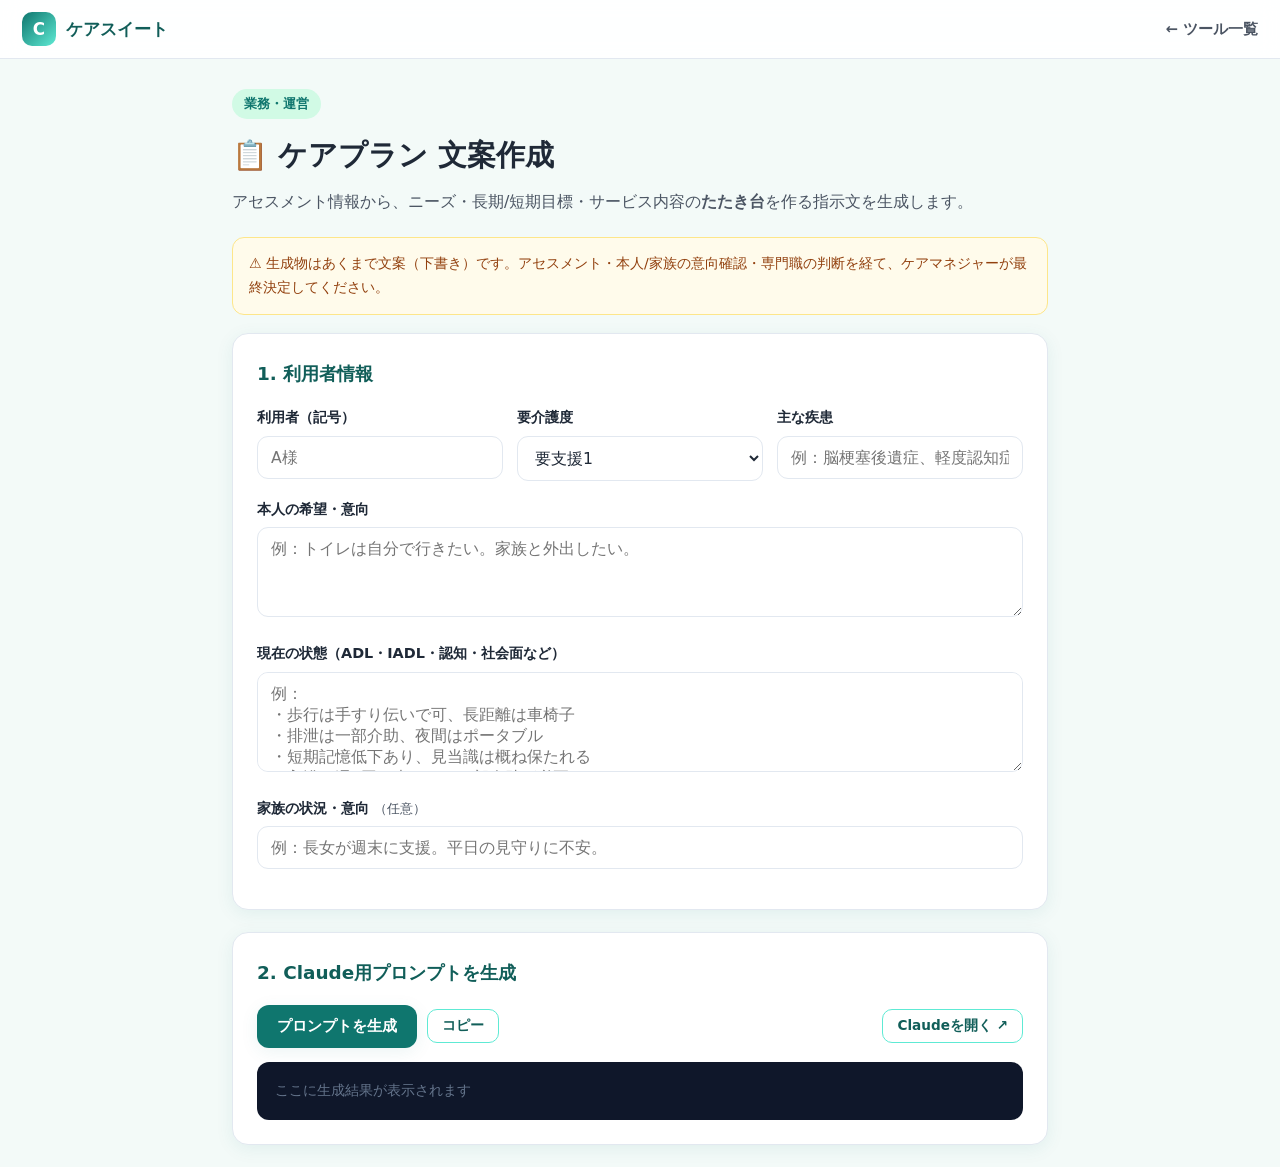
==== tools/care-plan.html @ 259d3218 "介護施設向けClaude活用ツールキット（LP＋12ツール）を追加 LP（index.html）で全ツールを一覧表示し、各ツールは入力フォームと Claude用プロンプト生成機能を備えた実動プロトタイ" ====
<!DOCTYPE html>
<html lang="ja">
<head>
<meta charset="UTF-8">
<meta name="viewport" content="width=device-width, initial-scale=1.0">
<title>ケアプラン 文案作成 ｜ ケアスイート for Claude</title>
<link rel="stylesheet" href="../assets/style.css">
</head>
<body>
<header class="topbar">
  <a class="brand" href="../index.html" style="color:var(--teal-dark);"><span class="logo">C</span> ケアスイート</a>
  <nav><a href="../index.html">← ツール一覧</a></nav>
</header>

<main class="tool-wrap">
  <div class="tool-head">
    <span class="eyebrow">業務・運営</span>
    <h1>📋 ケアプラン 文案作成</h1>
    <p>アセスメント情報から、ニーズ・長期/短期目標・サービス内容の<b>たたき台</b>を作る指示文を生成します。</p>
  </div>

  <div class="note">⚠️ 生成物はあくまで文案（下書き）です。アセスメント・本人/家族の意向確認・専門職の判断を経て、ケアマネジャーが最終決定してください。</div>

  <div class="card">
    <h2>1. 利用者情報</h2>
    <div class="grid-3">
      <div class="field"><label>利用者（記号）</label><input type="text" id="user" placeholder="A様"></div>
      <div class="field"><label>要介護度</label><select id="care"><option>要支援1</option><option>要支援2</option><option>要介護1</option><option>要介護2</option><option>要介護3</option><option>要介護4</option><option>要介護5</option></select></div>
      <div class="field"><label>主な疾患</label><input type="text" id="disease" placeholder="例：脳梗塞後遺症、軽度認知症"></div>
    </div>
    <div class="field"><label>本人の希望・意向</label>
      <textarea id="hope" rows="2" placeholder="例：トイレは自分で行きたい。家族と外出したい。"></textarea></div>
    <div class="field"><label>現在の状態（ADL・IADL・認知・社会面など）</label>
      <textarea id="state" rows="4" placeholder="例：&#10;・歩行は手すり伝いで可、長距離は車椅子&#10;・排泄は一部介助、夜間はポータブル&#10;・短期記憶低下あり、見当識は概ね保たれる&#10;・入浴は週2回、声かけと一部介助が必要"></textarea></div>
    <div class="field"><label>家族の状況・意向 <span class="hint">（任意）</span></label>
      <input type="text" id="family" placeholder="例：長女が週末に支援。平日の見守りに不安。"></div>
  </div>

  <div class="card">
    <h2>2. Claude用プロンプトを生成</h2>
    <div class="toolbar-row">
      <button class="btn btn-primary" onclick="gen()">プロンプトを生成</button>
      <button class="btn btn-ghost btn-sm" onclick="copyOutput('out')">コピー</button>
      <div class="spacer"></div>
      <button class="btn btn-ghost btn-sm" onclick="openClaude()">Claudeを開く ↗</button>
    </div>
    <div class="output" id="out"></div>
  </div>
</main>

<script src="../assets/common.js"></script>
<script>
function gen(){
  const state=document.getElementById("state").value.trim();
  if(!state){toast("現在の状態を入力してください");return;}
  const user=document.getElementById("user").value||"利用者";
  const care=document.getElementById("care").value;
  const disease=document.getElementById("disease").value||"記載なし";
  const hope=document.getElementById("hope").value.trim()||"記載なし";
  const family=document.getElementById("family").value.trim()||"記載なし";
  const p=
`あなたは経験豊富な介護支援専門員（ケアマネジャー）です。以下のアセスメント情報をもとに、居宅/施設サービス計画書の文案（たたき台）を作成してください。

# 利用者情報
- ${user}（${care}）
- 主な疾患：${disease}
- 本人の希望・意向：${hope}
- 現在の状態：
${state}
- 家族の状況・意向：${family}

# 作成してほしい内容
1. 利用者・家族の意向（要約）
2. 総合的な援助の方針
3. 生活全般の解決すべき課題（ニーズ）：3〜5項目
4. 各ニーズに対する「長期目標／短期目標（期間の目安つき）」
5. 各目標に対する「サービス内容・留意点」の例

# ルール
- 本人の「したい」を尊重した自立支援の視点で書く
- 専門用語と平易な表現を併用する
- 情報が不足する箇所は決めつけず「※要アセスメント」と記す
- これは下書きであり、最終決定はケアマネ・多職種・本人/家族で行う前提で書く`;
  document.getElementById("out").textContent=p; toast("生成しました ✓");
}
</script>
</body>
</html>
---- assets/style.css ----
/* ===========================================================
   ケアスイート for Claude  ── 共通スタイル
   介護施設向け Claude 活用ツールキット
   =========================================================== */

:root {
  --teal: #0f766e;
  --teal-dark: #115e59;
  --teal-light: #5eead4;
  --bg: #f3faf8;
  --card: #ffffff;
  --ink: #1f2937;
  --ink-soft: #4b5563;
  --line: #e2e8f0;
  --accent: #f59e0b;
  --danger: #dc2626;
  --ok: #16a34a;
  --radius: 16px;
  --shadow: 0 4px 18px rgba(15, 118, 110, 0.08);
  --shadow-lg: 0 12px 36px rgba(15, 118, 110, 0.14);
}

* { box-sizing: border-box; }

html { scroll-behavior: smooth; }

body {
  margin: 0;
  font-family: "Hiragino Sans", "Hiragino Kaku Gothic ProN", "Noto Sans JP",
    "Yu Gothic", Meiryo, system-ui, sans-serif;
  color: var(--ink);
  background: var(--bg);
  line-height: 1.7;
  -webkit-font-smoothing: antialiased;
}

a { color: var(--teal); text-decoration: none; }
a:hover { text-decoration: underline; }

/* ---------- トップバー ---------- */
.topbar {
  position: sticky;
  top: 0;
  z-index: 50;
  display: flex;
  align-items: center;
  justify-content: space-between;
  gap: 16px;
  padding: 12px 22px;
  background: rgba(255, 255, 255, 0.92);
  backdrop-filter: blur(10px);
  border-bottom: 1px solid var(--line);
}
.brand {
  display: flex;
  align-items: center;
  gap: 10px;
  font-weight: 800;
  color: var(--teal-dark);
  font-size: 1.05rem;
}
.brand .logo {
  width: 34px; height: 34px;
  border-radius: 10px;
  background: linear-gradient(135deg, var(--teal), var(--teal-light));
  display: grid; place-items: center;
  color: #fff; font-weight: 900;
}
.topbar nav a { margin-left: 16px; color: var(--ink-soft); font-weight: 600; font-size: .92rem; }

/* ---------- ボタン ---------- */
.btn {
  display: inline-flex;
  align-items: center;
  gap: 8px;
  padding: 11px 20px;
  border-radius: 12px;
  border: none;
  font-weight: 700;
  font-size: .95rem;
  cursor: pointer;
  transition: transform .12s ease, box-shadow .12s ease, background .12s ease;
  font-family: inherit;
}
.btn:active { transform: translateY(1px); }
.btn-primary { background: var(--teal); color: #fff; box-shadow: var(--shadow); }
.btn-primary:hover { background: var(--teal-dark); text-decoration: none; }
.btn-ghost { background: #fff; color: var(--teal-dark); border: 1.5px solid var(--teal-light); }
.btn-ghost:hover { background: #ecfdf5; text-decoration: none; }
.btn-sm { padding: 7px 14px; font-size: .85rem; border-radius: 10px; }
.btn-danger { background: #fff; color: var(--danger); border: 1.5px solid #fecaca; }

/* ---------- レイアウト ---------- */
.wrap { max-width: 1080px; margin: 0 auto; padding: 0 22px; }
.tool-wrap { max-width: 860px; margin: 0 auto; padding: 0 22px; }

.tool-head {
  margin: 30px 0 22px;
}
.tool-head .eyebrow {
  display: inline-block;
  font-size: .8rem;
  font-weight: 700;
  color: var(--teal);
  background: #d1fae5;
  padding: 4px 12px;
  border-radius: 999px;
  margin-bottom: 12px;
}
.tool-head h1 { margin: 0 0 8px; font-size: 1.8rem; }
.tool-head p { margin: 0; color: var(--ink-soft); }

/* ---------- カード ---------- */
.card {
  background: var(--card);
  border: 1px solid var(--line);
  border-radius: var(--radius);
  padding: 24px;
  box-shadow: var(--shadow);
  margin-bottom: 22px;
}
.card h2 { margin: 0 0 16px; font-size: 1.15rem; color: var(--teal-dark); }
.card h3 { margin: 18px 0 10px; font-size: 1rem; }

/* ---------- フォーム ---------- */
.field { margin-bottom: 16px; }
.field label { display: block; font-weight: 700; font-size: .9rem; margin-bottom: 6px; color: var(--ink); }
.field .hint { font-weight: 400; color: var(--ink-soft); font-size: .82rem; }
input[type=text], input[type=number], input[type=date], input[type=time],
select, textarea {
  width: 100%;
  padding: 11px 13px;
  border: 1.5px solid var(--line);
  border-radius: 11px;
  font-size: .98rem;
  font-family: inherit;
  background: #fff;
  color: var(--ink);
  transition: border-color .12s ease, box-shadow .12s ease;
}
input:focus, select:focus, textarea:focus {
  outline: none;
  border-color: var(--teal-light);
  box-shadow: 0 0 0 3px rgba(94, 234, 212, 0.35);
}
textarea { resize: vertical; min-height: 90px; }
.grid-2 { display: grid; grid-template-columns: 1fr 1fr; gap: 14px; }
.grid-3 { display: grid; grid-template-columns: repeat(3, 1fr); gap: 14px; }
@media (max-width: 640px) { .grid-2, .grid-3 { grid-template-columns: 1fr; } }

.chips { display: flex; flex-wrap: wrap; gap: 8px; }
.chip {
  padding: 7px 14px;
  border-radius: 999px;
  border: 1.5px solid var(--line);
  background: #fff;
  cursor: pointer;
  font-size: .88rem;
  user-select: none;
  transition: all .12s ease;
}
.chip.on { background: var(--teal); color: #fff; border-color: var(--teal); }

/* ---------- 出力（AIプロンプト） ---------- */
.output {
  background: #0f172a;
  color: #e2e8f0;
  border-radius: 12px;
  padding: 18px;
  font-family: ui-monospace, "SF Mono", Menlo, Consolas, monospace;
  font-size: .88rem;
  white-space: pre-wrap;
  word-break: break-word;
  max-height: 420px;
  overflow: auto;
  line-height: 1.6;
}
.output:empty::before { content: "ここに生成結果が表示されます"; color: #64748b; }

.toolbar-row { display: flex; flex-wrap: wrap; gap: 10px; align-items: center; margin-bottom: 14px; }
.spacer { flex: 1; }

.toast {
  position: fixed;
  bottom: 24px; left: 50%;
  transform: translateX(-50%) translateY(20px);
  background: var(--ink);
  color: #fff;
  padding: 12px 22px;
  border-radius: 12px;
  font-weight: 700;
  font-size: .9rem;
  opacity: 0;
  pointer-events: none;
  transition: all .25s ease;
  z-index: 100;
}
.toast.show { opacity: 1; transform: translateX(-50%) translateY(0); }

/* ---------- テーブル ---------- */
table { width: 100%; border-collapse: collapse; font-size: .9rem; }
th, td { padding: 9px 10px; border-bottom: 1px solid var(--line); text-align: left; }
th { background: #f0fdfa; color: var(--teal-dark); font-weight: 700; }
tr:hover td { background: #f8fafc; }

.note {
  background: #fffbeb;
  border: 1px solid #fde68a;
  border-radius: 12px;
  padding: 14px 16px;
  font-size: .88rem;
  color: #92400e;
  margin-bottom: 18px;
}
.badge { display:inline-block; font-size:.74rem; font-weight:700; padding:2px 9px; border-radius:999px; background:#d1fae5; color:var(--teal-dark); }

footer.site {
  margin-top: 50px;
  padding: 30px 22px;
  text-align: center;
  color: var(--ink-soft);
  font-size: .85rem;
  border-top: 1px solid var(--line);
}
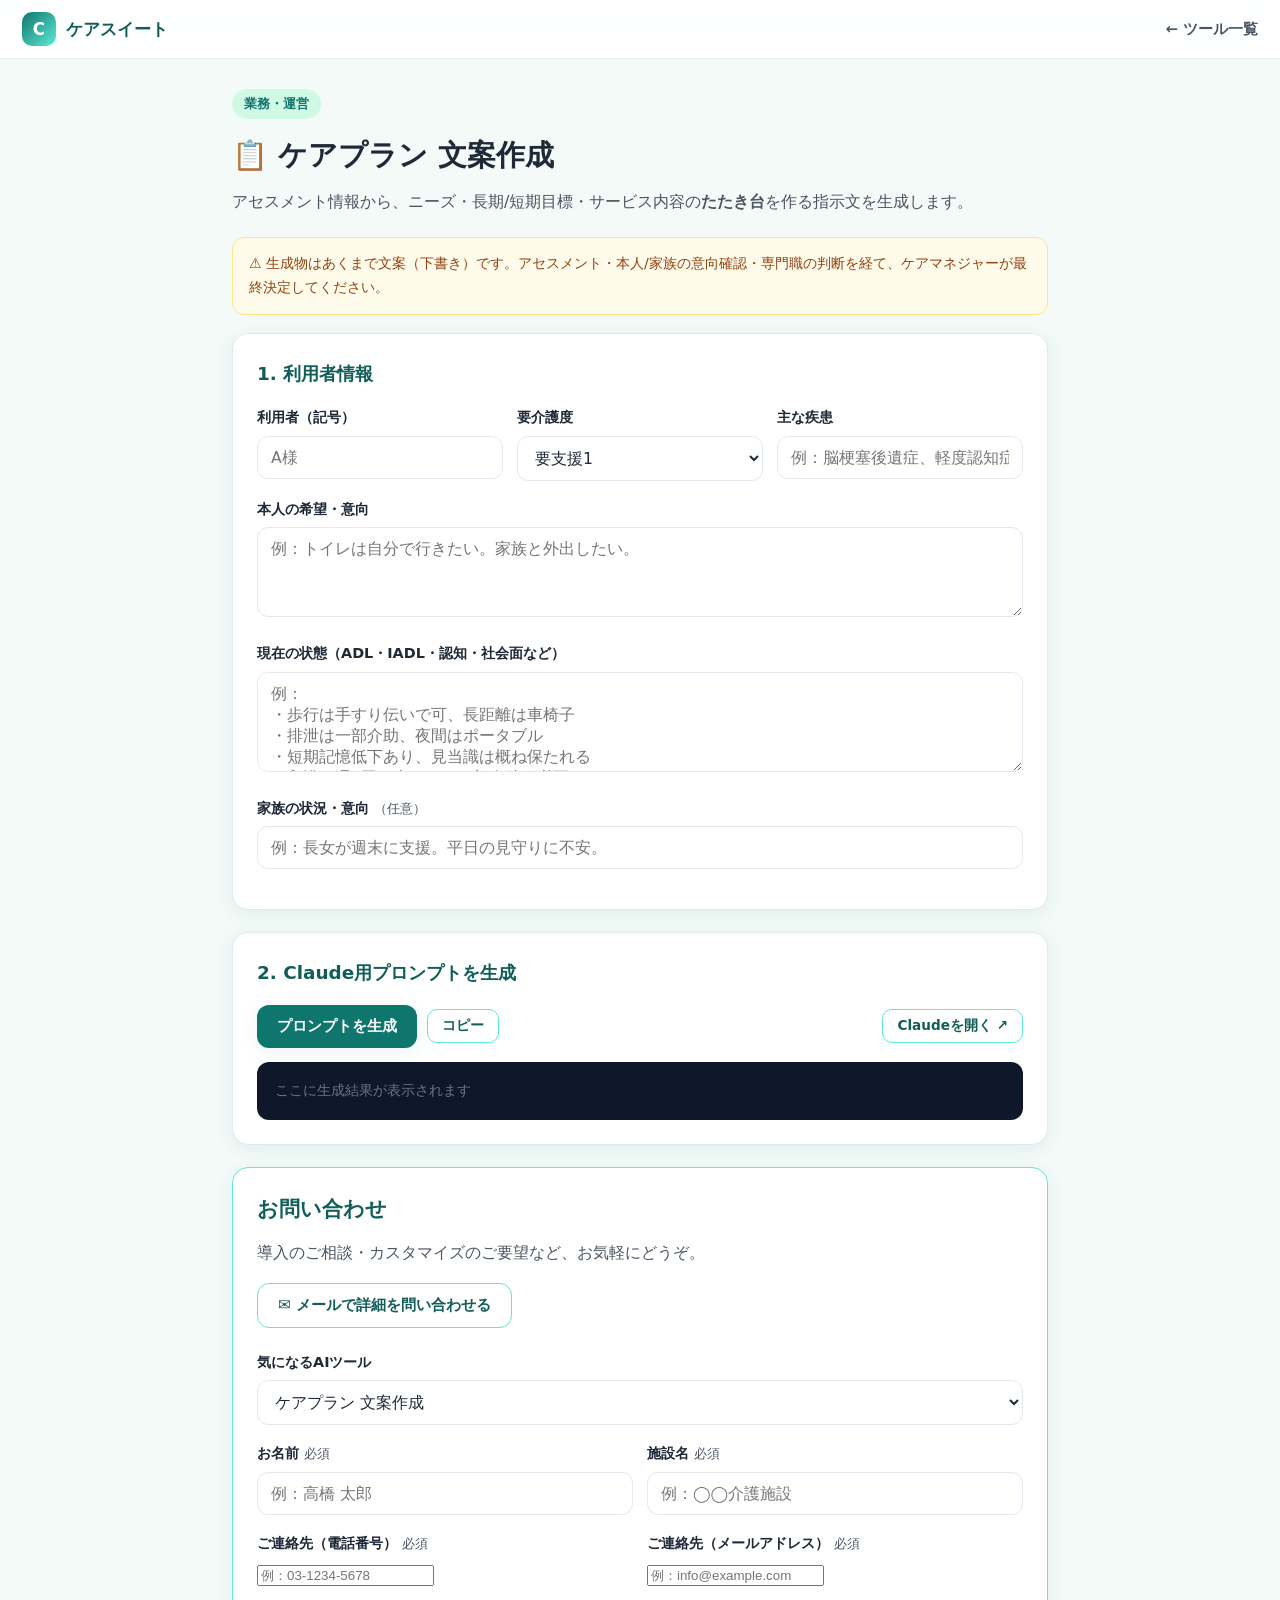
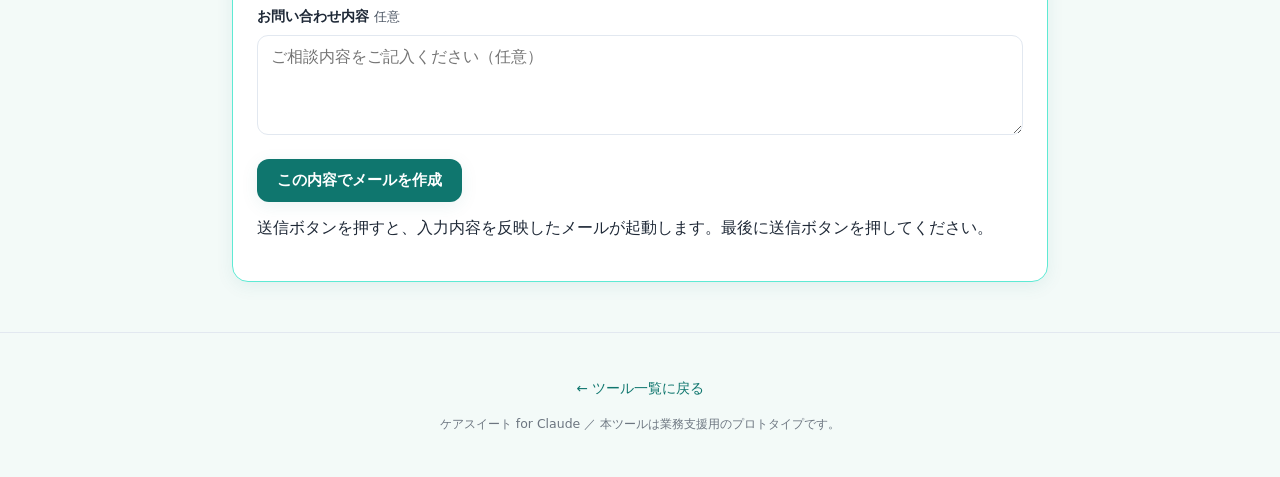
==== commit d2a497c3: "全ページにお問い合わせフォームとメール起動ボタンを追加 LPと全12ツールページの最下部に共通のお問い合わせ機能を設置。 - 「メールで詳細を問い合わせる」ボタン（メーラー起動） - 問い合わせフォー" ====
--- a/tools/care-plan.html
+++ b/tools/care-plan.html
@@ -46,9 +46,16 @@
     </div>
     <div class="output" id="out"></div>
   </div>
+  <div id="contact-mount"></div>
 </main>
 
+<footer class="site">
+  <p><a href="../index.html">← ツール一覧に戻る</a></p>
+  <p style="font-size:.78rem;opacity:.8;">ケアスイート for Claude ／ 本ツールは業務支援用のプロトタイプです。</p>
+</footer>
+
 <script src="../assets/common.js"></script>
+<script>mountContact("ケアプラン 文案作成");</script>
 <script>
 function gen(){
   const state=document.getElementById("state").value.trim();
